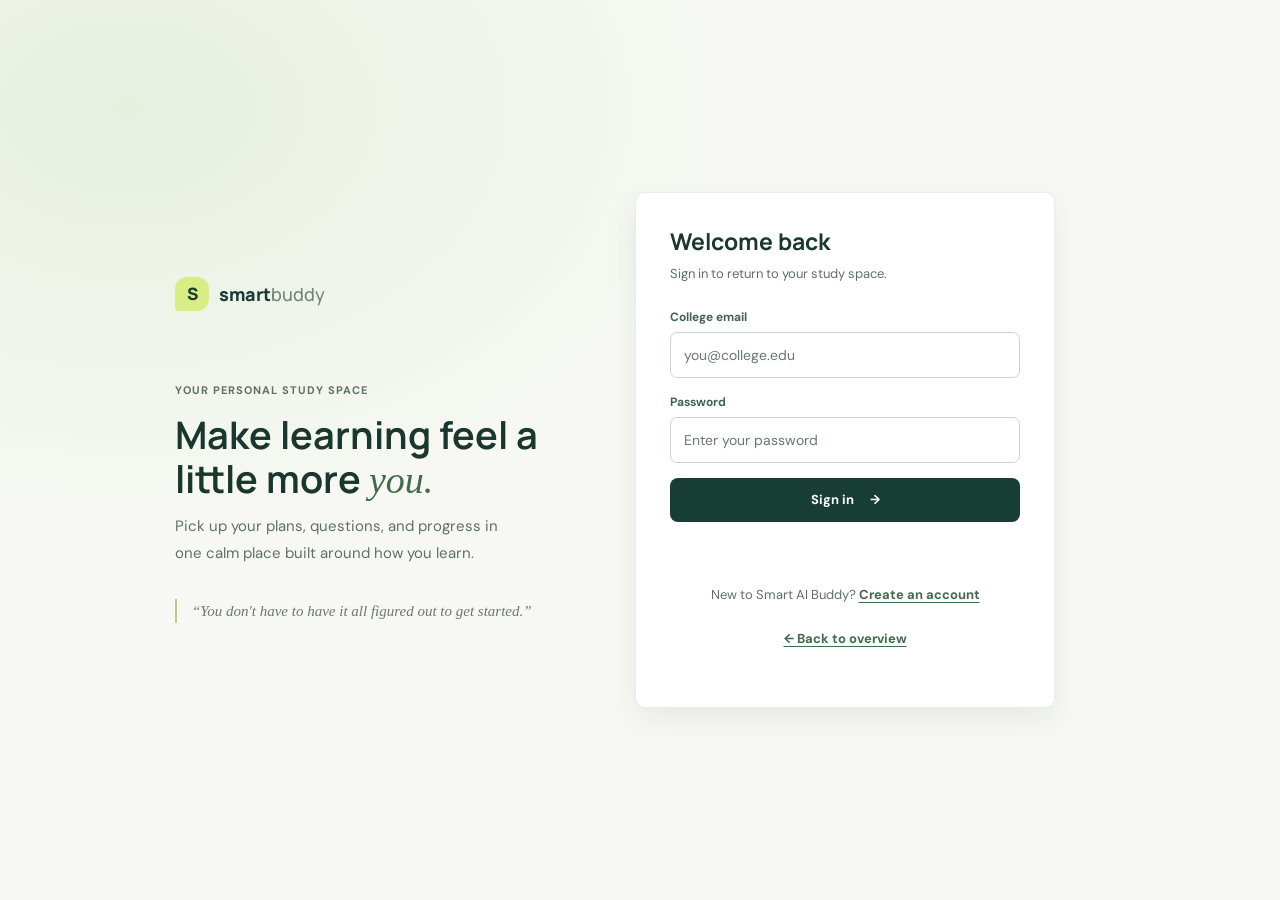
==== frontend/pages/login.html @ 27b69678 "Initial commit - Scora AI" ====
<!doctype html>
<html lang="en">
<head>
  <meta charset="utf-8">
  <meta name="viewport" content="width=device-width, initial-scale=1">
  <meta name="theme-color" content="#173d34">
  <title>Sign in | Smart AI Buddy</title>
  <link rel="stylesheet" href="../css/style.css">
  <script src="../js/app.js" defer></script>
</head>
<body class="auth-page">
  <main class="auth-layout">
    <section class="auth-aside"><a class="brand" href="../index.html"><span class="brand-mark" aria-hidden="true">S</span><span>smart<span class="brand-light">buddy</span></span></a><p class="eyebrow">YOUR PERSONAL STUDY SPACE</p><h1>Make learning feel a little more <em>you.</em></h1><p>Pick up your plans, questions, and progress in one calm place built around how you learn.</p><div class="auth-note">“You don't have to have it all figured out to get started.”</div></section>
    <section class="auth-card" aria-labelledby="login-title"><h2 id="login-title">Welcome back</h2><p>Sign in to return to your study space.</p><form class="form-stack" data-login-form><div class="form-field"><label for="email">College email</label><input id="email" name="email" type="email" autocomplete="email" placeholder="you@college.edu" required></div><div class="form-field"><label for="password">Password</label><input id="password" name="password" type="password" autocomplete="current-password" placeholder="Enter your password" required></div><button class="button button-dark" type="submit">Sign in <span aria-hidden="true">→</span></button><p class="form-message" data-form-message role="status" aria-live="polite"></p></form><p class="auth-switch">New to Smart AI Buddy? <a href="register.html">Create an account</a></p><p class="auth-switch"><a href="../index.html">← Back to overview</a></p></section>
  </main>
  <div class="toast" role="status" aria-live="polite" data-toast></div>
</body>
</html>
---- frontend/css/style.css ----
@import url('https://fonts.googleapis.com/css2?family=DM+Sans:wght@400;500;600;700&family=Manrope:wght@400;500;600;700;800&display=swap');

:root {
  color-scheme: light;
  --ink: #19372f;
  --ink-soft: #416057;
  --muted: #5f7066;
  --paper: #f7f8f3;
  --white: #fff;
  --line: #e1e7df;
  --green: #173d34;
  --green-light: #d8eee3;
  --lime: #d8ed83;
  --coral: #f3a17e;
  --peach: #f9e4d7;
  --lilac: #e9e2f2;
  --shadow: 0 12px 30px rgba(25, 55, 47, .07);
  --focus: #a94e2c;
  font-family: 'DM Sans', 'Aptos', sans-serif;
  font-synthesis: none;
  text-rendering: optimizeLegibility;
}

* { box-sizing: border-box; }
body { margin: 0; background: linear-gradient(135deg, #f8f9f5 0%, #f2f5ef 100%); color: var(--ink); font-size: 15px; line-height: 1.5; }
a { color: inherit; text-decoration: none; }
button, input, select, textarea { font: inherit; }
button, a { -webkit-tap-highlight-color: transparent; }
button:focus-visible, a:focus-visible, input:focus-visible, select:focus-visible, textarea:focus-visible { outline: 3px solid var(--focus); outline-offset: 3px; }
.app-shell { min-height: 100vh; }
.sidebar { background: var(--green); color: #f6f8ed; display: flex; flex-direction: column; height: 100vh; height: 100dvh; left: 0; overflow-y: auto; overscroll-behavior: contain; padding: 28px 18px 18px; position: fixed; top: 0; width: 250px; z-index: 20; }
.brand { align-items: center; display: flex; font: 800 18px/1 'Manrope', sans-serif; gap: 10px; letter-spacing: 0; margin: 0 0 46px 6px; }
.brand-mark { align-items: center; background: var(--lime); border-radius: 12px 12px 12px 4px; color: var(--green); display: inline-flex; font-size: 17px; height: 34px; justify-content: center; width: 34px; }
.brand-light { color: #b8c9b8; font-weight: 500; }
.nav-caption { color: #b4c7b9; font-size: 11px; font-weight: 700; letter-spacing: 1.1px; margin: 0 0 10px 9px; }
.nav-caption-lower { margin-top: 28px; }
.nav-list { display: grid; gap: 4px; }
.nav-link { align-items: center; border-radius: 8px; color: #d8e2da; display: flex; font-size: 13px; gap: 12px; min-height: 44px; padding: 0 10px; transition: background .18s ease, color .18s ease; }
.nav-link:hover { background: rgba(255,255,255,.08); color: var(--white); }
.nav-link.is-active { background: #31584b; box-shadow: inset 3px 0 0 var(--lime); color: var(--white); }
.nav-icon { color: #bdcbbf; font: 600 11px 'Manrope', sans-serif; text-align: center; width: 20px; }
.nav-link.is-active .nav-icon { color: var(--lime); }
.sidebar-bottom { align-items: center; border-top: 1px solid rgba(255,255,255,.14); color: #c2d0c3; display: flex; font-size: 11px; gap: 8px; margin-top: auto; padding: 17px 4px 0; }
.status-dot { background: #c7e68d; border-radius: 50%; height: 7px; width: 7px; }
.status-label { color: #a6bcaa; font-size: 10px; margin-left: auto; }
.main-area { margin-left: 250px; min-height: 100vh; }
.topbar { align-items: center; backdrop-filter: blur(14px); background: rgba(255,255,255,.88); border-bottom: 1px solid var(--line); display: flex; height: 66px; justify-content: space-between; padding: 0 4.5%; position: sticky; top: 0; z-index: 10; }
.breadcrumb { color: var(--muted); font-size: 12px; }
.breadcrumb span { color: #c1c9bf; margin: 0 8px; }
.topbar-actions { align-items: center; display: flex; gap: 18px; }
.today-label { color: var(--muted); font-size: 12px; }
.avatar { align-items: center; background: var(--peach); border-radius: 50%; color: #804f38; display: inline-flex; font: 700 12px 'Manrope', sans-serif; height: 33px; justify-content: center; width: 33px; }
.menu-toggle { background: none; border: 0; cursor: pointer; display: none; padding: 8px; }
.menu-toggle span { background: var(--ink); display: block; height: 2px; margin: 4px 0; width: 19px; }
.page-content { margin: 0 auto; max-width: 1320px; padding: 44px 4.5% 28px; }
.welcome-row { align-items: end; display: flex; gap: 24px; justify-content: space-between; margin-bottom: 34px; }
.eyebrow { color: #5d7164; font-size: 11px; font-weight: 700; letter-spacing: 1px; line-height: 1.4; margin: 0 0 11px; }
h1, h2, h3, p { margin-top: 0; }
h1, h2, h3 { font-family: 'Manrope', 'Aptos', sans-serif; letter-spacing: 0; }
h1 { font-size: 38px; font-weight: 650; line-height: 1.18; margin: 0 0 10px; max-width: 690px; }
h1 em { color: #426b4b; font-family: Georgia, serif; font-weight: 400; }
h2 { font-size: 19px; font-weight: 700; line-height: 1.3; margin-bottom: 0; }
h3 { font-size: 18px; font-weight: 700; margin-bottom: 7px; }
.intro-copy { color: var(--muted); font-size: 14px; line-height: 1.7; margin: 0; max-width: 620px; }
.button { align-items: center; border: 0; border-radius: 8px; cursor: pointer; display: inline-flex; font-size: 13px; font-weight: 700; gap: 16px; justify-content: center; min-height: 44px; padding: 0 18px; transition: transform .18s ease, background .18s ease, box-shadow .18s ease; white-space: nowrap; }
.button:hover { box-shadow: 0 5px 14px rgba(25,55,47,.12); transform: translateY(-1px); }
.button-dark { background: var(--green); color: var(--white); }
.button-dark:hover { background: #275346; }
.auth-card .button:disabled { cursor: wait; opacity: .7; transform: none; }
.button-light { background: var(--green-light); color: var(--green); }
.button-light:hover { background: #c9e5d4; }
.button-outline { background: rgba(255,255,255,.55); border: 1px solid #cbd6ca; color: var(--ink); }
.button-outline:hover { background: #fff; border-color: #809984; }
.button-small { min-height: 38px; padding: 0 13px; }
.overview-grid { display: grid; gap: 16px; grid-template-columns: 1.45fr 1fr; }
.panel { background: var(--white); border: 1px solid #e6ebe4; border-radius: 8px; box-shadow: var(--shadow); padding: 25px; }
.panel-top { align-items: flex-start; display: flex; justify-content: space-between; }
.sun-badge { align-items: center; background: var(--lime); border-radius: 50%; color: #56723e; display: inline-flex; font-size: 16px; height: 34px; justify-content: center; width: 34px; }
.muted { color: var(--muted); font-size: 13px; line-height: 1.7; }
.muted strong { color: var(--ink-soft); font-weight: 600; }
.focus-panel > .muted { margin: 12px 0 23px; max-width: 450px; }
.focus-progress { margin-bottom: 16px; }
.progress-meta { color: var(--muted); display: flex; font-size: 11px; justify-content: space-between; margin-bottom: 8px; }
.progress-meta strong { color: var(--ink-soft); font-weight: 600; }
.progress-track { background: #e8eee5; border-radius: 10px; height: 8px; overflow: hidden; }
.progress-track span { background: #8aaa68; border-radius: inherit; display: block; height: 100%; }
.text-link { color: #426b4b; display: inline-flex; font-size: 12px; font-weight: 700; gap: 8px; }
.text-link:hover { color: var(--green); }
.time-panel { background: #eff4e8; border-color: #e9eee0; }
.stat-number { color: var(--green); font: 700 36px/1 'Manrope', sans-serif; margin: 19px 0 9px; }
.stat-number span { font-size: 15px; font-weight: 500; margin-right: 5px; }
.time-panel .muted { margin-bottom: 14px; }
.mini-bars { align-items: end; display: flex; gap: 10px; height: 45px; }
.mini-bars span { background: #c6d8b4; border-radius: 4px 4px 1px 1px; flex: 1; min-height: 5px; }
.mini-bars span.bar-today { background: #608566; }
.bar-labels { color: #5f7066; display: flex; font-size: 10px; justify-content: space-between; margin-top: 7px; }
.section-block { margin-top: 37px; }
.section-heading { align-items: end; display: flex; justify-content: space-between; margin-bottom: 16px; }
.section-heading .eyebrow { margin-bottom: 6px; }
.section-heading h2 { font-size: 18px; }
.learning-grid { display: grid; gap: 14px; grid-template-columns: repeat(3, minmax(0, 1fr)); }
.learning-card { border: 1px solid transparent; border-radius: 8px; min-height: 196px; overflow: hidden; padding: 21px; position: relative; transition: transform .18s ease, box-shadow .18s ease; }
.learning-card:hover { box-shadow: var(--shadow); transform: translateY(-3px); }
.card-mint { background: #e1f0e6; border-color: #d9eadd; border-top: 3px solid #83a98a; }
.card-peach { background: #fae8dc; border-color: #f5e0d2; border-top: 3px solid #d38c68; }
.card-lilac { background: #ebe7f1; border-color: #e4deed; border-top: 3px solid #9584b0; }
.card-index { color: #53685a; font-size: 10px; font-weight: 700; letter-spacing: .8px; }
.card-symbol { align-items: center; background: rgba(255,255,255,.56); border-radius: 50%; color: #4f765b; display: flex; font: 600 18px Georgia, serif; height: 34px; justify-content: center; position: absolute; right: 18px; top: 15px; width: 34px; }
.card-peach .card-symbol { color: #aa704c; }
.card-lilac .card-symbol { color: #756593; }
.learning-card h3 { margin: 31px 0 7px; }
.learning-card p { color: #52685d; font-size: 13px; line-height: 1.6; margin: 0; max-width: 250px; }
.card-arrow { bottom: 17px; color: #66816b; font-size: 16px; position: absolute; right: 18px; }
.lower-grid { display: grid; gap: 15px; grid-template-columns: 1.55fr 1fr; }
.lower-grid.section-block { margin-top: 24px; }
.next-panel { padding: 20px 22px; }
.compact { margin-bottom: 9px; }
.compact h2 { font-size: 16px; }
.schedule-row { align-items: center; border-top: 1px solid #eff1ec; display: flex; gap: 12px; min-height: 62px; }
.schedule-time { color: var(--ink-soft); font: 600 12px 'Manrope', sans-serif; min-width: 56px; }
.schedule-time span { color: #5f7066; display: block; font: 10px 'DM Sans', sans-serif; margin-top: 2px; }
.schedule-marker { border-radius: 50%; height: 8px; width: 8px; }
.marker-green { background: #86a96c; }
.marker-orange { background: #e1a07c; }
.schedule-info { display: grid; flex: 1; gap: 4px; }
.schedule-info strong { font-size: 11px; font-weight: 600; }
.schedule-info span { color: var(--muted); font-size: 11px; }
.schedule-tag { background: #eff3e9; border-radius: 20px; color: #698064; font-size: 9px; padding: 5px 8px; }
.session-completion-actions { align-items: center; display: flex; flex-wrap: wrap; gap: 8px; }
.session-actual-time-form { align-items: center; display: flex; flex-wrap: wrap; gap: 7px; }
.session-actual-time-form input { background: #fff; border: 1px solid #cbd6ca; border-radius: 7px; color: var(--ink); min-height: 38px; padding: 7px 9px; width: 112px; }
.session-completion-actions button:disabled { cursor: wait; opacity: .65; }
.quote-panel { background: var(--green); border-radius: 9px; color: #f4f4e9; padding: 22px; }
.quote-panel .eyebrow { color: #b2c1b0; }
.quote-panel blockquote { font: 400 20px/1.5 Georgia, serif; margin: 17px 0 14px; max-width: 290px; }
.quote-rule { background: var(--lime); display: block; height: 2px; margin-bottom: 11px; width: 30px; }
.quote-credit { color: #d0ddd2; font-size: 12px; margin-bottom: 17px; }
.quote-panel .text-link { color: var(--lime); }
.page-footer { align-items: center; border-top: 1px solid var(--line); color: #5f7066; display: flex; font-size: 10px; justify-content: space-between; letter-spacing: .3px; margin-top: 36px; padding-top: 16px; }
.page-title-row { align-items: end; display: flex; gap: 20px; justify-content: space-between; margin-bottom: 28px; }
.page-title-row h1 { font-size: 34px; }
.page-title-row .intro-copy { max-width: 620px; }
.content-grid { display: grid; gap: 16px; grid-template-columns: repeat(2, minmax(0, 1fr)); }
.content-grid.three { grid-template-columns: repeat(3, minmax(0, 1fr)); }
.content-grid .panel h2 { margin-bottom: 12px; }
.content-grid .panel p:last-child { margin-bottom: 0; }
.list-rows { display: grid; }
.list-row { align-items: center; border-top: 1px solid var(--line); display: flex; gap: 13px; padding: 14px 0; }
.list-row:first-child { border-top: 0; padding-top: 2px; }
.list-row:last-child { padding-bottom: 2px; }
.list-icon { align-items: center; background: #eef3e7; border-radius: 8px; color: #5f7d5c; display: flex; flex: 0 0 36px; font: 600 13px Georgia, serif; height: 36px; justify-content: center; }
.list-copy { display: grid; flex: 1; gap: 4px; }
.list-copy strong { font-size: 13px; font-weight: 600; }
.list-copy span { color: var(--muted); font-size: 11px; }
.pill { background: #edf2e7; border-radius: 20px; color: #4f6855; display: inline-block; font-size: 10px; font-weight: 600; padding: 6px 10px; white-space: nowrap; }
.form-stack { display: grid; gap: 15px; }
.form-field { display: grid; gap: 6px; }
.form-field label { color: var(--ink-soft); font-size: 12px; font-weight: 700; }
.form-field input, .form-field select, .form-field textarea { background: #fff; border: 1px solid #cbd6ca; border-radius: 7px; color: var(--ink); font-size: 14px; min-height: 46px; padding: 11px 13px; transition: border-color .16s ease, box-shadow .16s ease; width: 100%; }
.form-field input:hover, .form-field select:hover, .form-field textarea:hover, .chat-compose input:hover { border-color: #8da391; }
.form-field input:focus, .form-field select:focus, .form-field textarea:focus, .chat-compose input:focus { border-color: #63836b; box-shadow: 0 0 0 3px rgba(99,131,107,.15); outline: 0; }
.form-field textarea { min-height: 110px; resize: vertical; }
.form-field input::placeholder, .form-field textarea::placeholder { color: #68796e; opacity: 1; }
.form-note { color: var(--muted); font-size: 11px; line-height: 1.6; margin: 0; }
.quiz-score-status { margin-top: 9px; }
.quiz-option-group { border: 0; display: grid; gap: 9px; margin: 0; padding: 0; }
.quiz-option-group legend { color: var(--ink-soft); font-size: 12px; font-weight: 700; margin-bottom: 2px; }
.quiz-options { display: grid; gap: 8px; }
.quiz-option { align-items: flex-start; background: #fbfcf8; border: 1px solid var(--line); border-radius: 8px; color: var(--ink-soft); cursor: pointer; display: grid; gap: 10px; grid-template-columns: 18px 22px 1fr; line-height: 1.5; padding: 12px; }
.quiz-option:has(input:checked) { background: #edf4e9; border-color: #99b486; }
.quiz-option:has(input:disabled) { cursor: default; }
.quiz-option input { accent-color: var(--green); margin: 3px 0 0; }
.quiz-option-label { color: #426b4b; font-size: 12px; font-weight: 700; }
.performance-dual { align-items: center; display: flex; flex-wrap: wrap; font-size: 32px; gap: 8px; }
.table-scroll { overflow-x: auto; }
.data-table { border-collapse: collapse; font-size: 12px; min-width: 480px; text-align: left; width: 100%; }
.data-table th, .data-table td { border-bottom: 1px solid var(--line); padding: 12px 10px; }
.data-table th { color: var(--muted); font-size: 10px; letter-spacing: .5px; text-transform: uppercase; }
.data-table td { color: var(--ink-soft); }
.data-table td:last-child, .data-table th:last-child { text-align: right; }
.data-table tbody tr:last-child td { border-bottom: 0; }
.quick-access-grid { display: grid; gap: 12px; grid-template-columns: repeat(auto-fit, minmax(210px, 1fr)); }
.quick-access-card { align-items: center; background: var(--white); border: 1px solid #e6ebe4; border-radius: 8px; box-shadow: var(--shadow); display: flex; gap: 12px; min-height: 76px; padding: 14px; transition: border-color .18s ease, transform .18s ease; }
.quick-access-card:hover { border-color: #99b486; transform: translateY(-1px); }
.quick-access-icon { align-items: center; background: #edf4e9; border-radius: 9px; color: #426b4b; display: inline-flex; flex: 0 0 38px; font-size: 12px; font-weight: 700; height: 38px; justify-content: center; }
.quick-access-card > span:nth-child(2) { display: grid; flex: 1; gap: 3px; }
.quick-access-card strong { font-size: 12px; }
.quick-access-card small { color: var(--muted); font-size: 10px; line-height: 1.4; }
.quick-access-card > span:last-child { color: #426b4b; font-weight: 700; }
.quiz-result { background: #edf5eb; border: 1px solid #b7d1b4; border-left: 5px solid #275b43; border-radius: 9px; display: grid; gap: 7px; margin: 18px 0 14px; padding: 18px 20px; }
.quiz-result[hidden] { display: none; }
.quiz-result .eyebrow { color: #315d43; margin: 0; }
.quiz-result-score { color: #174b36; font: 800 48px/1.1 'Manrope', sans-serif; letter-spacing: -.03em; margin: 0; }
.quiz-result-detail { color: #294f3d; font-size: 14px; font-weight: 700; line-height: 1.5; margin: 0; }
.sr-only { clip: rect(0, 0, 0, 0); clip-path: inset(50%); height: 1px; overflow: hidden; position: absolute; white-space: nowrap; width: 1px; }
.auth-page { align-items: center; background: radial-gradient(ellipse at 10% 12%, #e6f0df 0, transparent 37%), var(--paper); display: grid; min-height: 100vh; padding: 28px; }
.auth-layout { display: grid; gap: 70px; grid-template-columns: minmax(260px, 390px) minmax(320px, 420px); margin: 0 auto; max-width: 930px; width: 100%; }
.auth-aside { align-self: center; }
.auth-aside .brand { color: var(--green); margin: 0 0 70px; }
.auth-aside .brand-light { color: #728378; }
.auth-aside h1 { font-size: 38px; }
.auth-aside p { color: var(--muted); line-height: 1.8; max-width: 350px; }
.auth-note { border-left: 2px solid #b5d080; color: #6b796e; font: italic 15px/1.6 Georgia, serif; margin-top: 32px; padding-left: 15px; }
.auth-card { background: var(--white); border: 1px solid #e9ede6; border-radius: 10px; box-shadow: var(--shadow); padding: 34px; }
.auth-card h2 { font-size: 23px; margin-bottom: 7px; }
.auth-card > p { color: var(--muted); font-size: 13px; line-height: 1.6; margin-bottom: 23px; }
.auth-switch { color: var(--muted); font-size: 12px; margin: 18px 0 0; text-align: center; }
.auth-switch a { color: #426b4b; font-weight: 700; text-decoration: underline; text-underline-offset: 3px; }
.form-message { color: #426b4b; font-size: 12px; min-height: 18px; }
.form-message.is-error { color: #a23d32; }
.chat-window { background: #fbfcf8; border: 1px solid var(--line); border-radius: 8px; display: flex; flex-direction: column; min-height: 440px; padding: 20px; }
.chat-log { display: grid; gap: 14px; margin-bottom: auto; }
.message { border-radius: 8px; font-size: 13px; line-height: 1.7; max-width: 82%; padding: 13px 15px; }
.message-buddy { background: #e7f0e5; justify-self: start; }
.message-student { background: #f8e9de; justify-self: end; }
.message-author { color: #52685a; display: block; font-size: 10px; font-weight: 700; margin-bottom: 5px; }
.chat-history-controls { align-items: center; display: flex; flex-wrap: wrap; gap: 10px; margin-bottom: 14px; }
.chat-history-controls label { color: var(--ink-soft); font-size: 12px; font-weight: 700; }
.chat-history-controls select { background: white; border: 1px solid #cbd6ca; border-radius: 7px; color: var(--ink); flex: 1; min-height: 40px; min-width: 180px; padding: 8px 10px; }
.message-state { color: #68796e; display: block; font-size: 11px; margin-top: 6px; }
.chat-retry { background: transparent; border: 0; color: #8a372e; cursor: pointer; font-size: 11px; font-weight: 700; margin-top: 8px; padding: 0; text-decoration: underline; }
.chat-retry:focus-visible, .chat-history-controls select:focus-visible { outline: 2px solid #63836b; outline-offset: 2px; }
.chat-compose { border-top: 1px solid var(--line); display: flex; gap: 9px; margin-top: 20px; padding-top: 15px; }
.chat-compose input { background: white; border: 1px solid #cbd6ca; border-radius: 7px; flex: 1; min-height: 44px; min-width: 0; padding: 10px 12px; }
.choice-list { display: grid; gap: 9px; margin-top: 15px; }
.choice-button { background: white; border: 1px solid #e2e8df; border-radius: 7px; color: var(--ink-soft); cursor: pointer; padding: 12px; text-align: left; }
.choice-button:hover, .choice-button.is-selected { background: #edf4e9; border-color: #99b486; }
.socratic-toolbar { align-items: center; display: flex; flex-wrap: wrap; justify-content: space-between; margin-bottom: 12px; }
.socratic-toolbar .form-note { margin: 0; }
.socratic-compose { align-items: stretch; flex-direction: column; }
.socratic-compose textarea { background: white; border: 1px solid #cbd6ca; border-radius: 7px; color: var(--ink); font: inherit; line-height: 1.5; min-height: 76px; padding: 10px 12px; resize: vertical; width: 100%; }
.socratic-compose textarea:focus { border-color: #63836b; box-shadow: 0 0 0 3px rgba(99,131,107,.15); outline: 0; }
.socratic-actions { align-items: center; display: flex; flex-wrap: wrap; gap: 9px; justify-content: flex-end; }
.socratic-actions button:disabled { cursor: wait; opacity: .65; }
.toast { background: var(--green); border-radius: 8px; bottom: 20px; color: white; font-size: 13px; max-width: min(420px, calc(100vw - 32px)); opacity: 0; padding: 13px 17px; pointer-events: none; position: fixed; right: 22px; transform: translateY(8px); transition: opacity .2s ease, transform .2s ease; z-index: 50; }
.toast.is-visible { opacity: 1; transform: translateY(0); }
.mobile-scrim { display: none; }

@media (max-width: 1050px) {
  .sidebar { width: 226px; }
  .main-area { margin-left: 226px; }
  .page-content { padding-left: 3.5%; padding-right: 3.5%; }
  .learning-card { padding: 16px; }
  .lower-grid { grid-template-columns: 1fr; }
  .content-grid.three { grid-template-columns: repeat(2, minmax(0, 1fr)); }
}

@media (max-width: 760px) {
  .sidebar { box-shadow: 15px 0 35px rgba(12,36,29,.16); transform: translateX(-105%); transition: transform .22s ease; width: min(280px, 84vw); }
  .sidebar.is-open { transform: translateX(0); }
  .mobile-scrim.is-visible { background: rgba(17,39,32,.36); display: block; inset: 0; position: fixed; z-index: 15; }
  .main-area { margin-left: 0; }
  body.nav-open { overflow: hidden; }
  .topbar { height: 60px; justify-content: flex-start; padding: 0 16px; }
  .menu-toggle { display: block; margin-right: 8px; }
  .topbar-actions { margin-left: auto; }
  .today-label { display: none; }
  .page-content { padding: 28px 18px 20px; }
  .welcome-row, .page-title-row { align-items: flex-start; flex-direction: column; gap: 17px; }
  .welcome-row { margin-bottom: 26px; }
  h1 { font-size: 31px; }
  .page-title-row h1 { font-size: 30px; }
  .overview-grid, .content-grid, .content-grid.three { grid-template-columns: 1fr; }
  .learning-grid { grid-template-columns: 1fr; }
  .learning-card { min-height: 166px; }
  .section-block { margin-top: 29px; }
  .section-heading { align-items: flex-start; gap: 12px; }
  .section-heading > .text-link { margin-top: 17px; white-space: nowrap; }
  .quote-panel blockquote { max-width: 420px; }
  .auth-page { padding: 24px 16px; }
  .auth-layout { gap: 20px; grid-template-columns: 1fr; max-width: 430px; }
  .auth-aside .brand { margin-bottom: 26px; }
  .auth-aside h1 { font-size: 30px; }
  .auth-aside p, .auth-note { display: none; }
  .auth-card { padding: 25px 21px; }
  .chat-window { min-height: 410px; padding: 13px; }
  .message { max-width: 94%; }
  .schedule-row { gap: 9px; }
  .schedule-tag { display: none; }
  .page-footer { align-items: flex-start; flex-direction: column; gap: 7px; }
  .button-small { min-height: 42px; }
  .toast { bottom: 14px; left: 14px; right: 14px; }
}

@media (max-width: 430px) {
  .page-content { padding-left: 14px; padding-right: 14px; }
  .panel { padding: 19px; }
  .quiz-result { padding: 16px; }
  .quiz-result-score { font-size: 40px; }
  .section-heading { flex-wrap: wrap; }
  .list-row { align-items: flex-start; flex-wrap: wrap; }
  .list-copy { min-width: calc(100% - 54px); }
  .list-row .pill,   .list-row .button-small,
  .list-row .session-completion-actions { margin-left: 49px; }

  .session-completion-actions { width: calc(100% - 49px); }
  .chat-compose { align-items: stretch; flex-direction: column; }
  .chat-compose .button { width: 100%; }
}

@media (prefers-reduced-motion: reduce) {
  *, *::before, *::after { scroll-behavior: auto !important; transition-duration: .01ms !important; animation-duration: .01ms !important; }
}
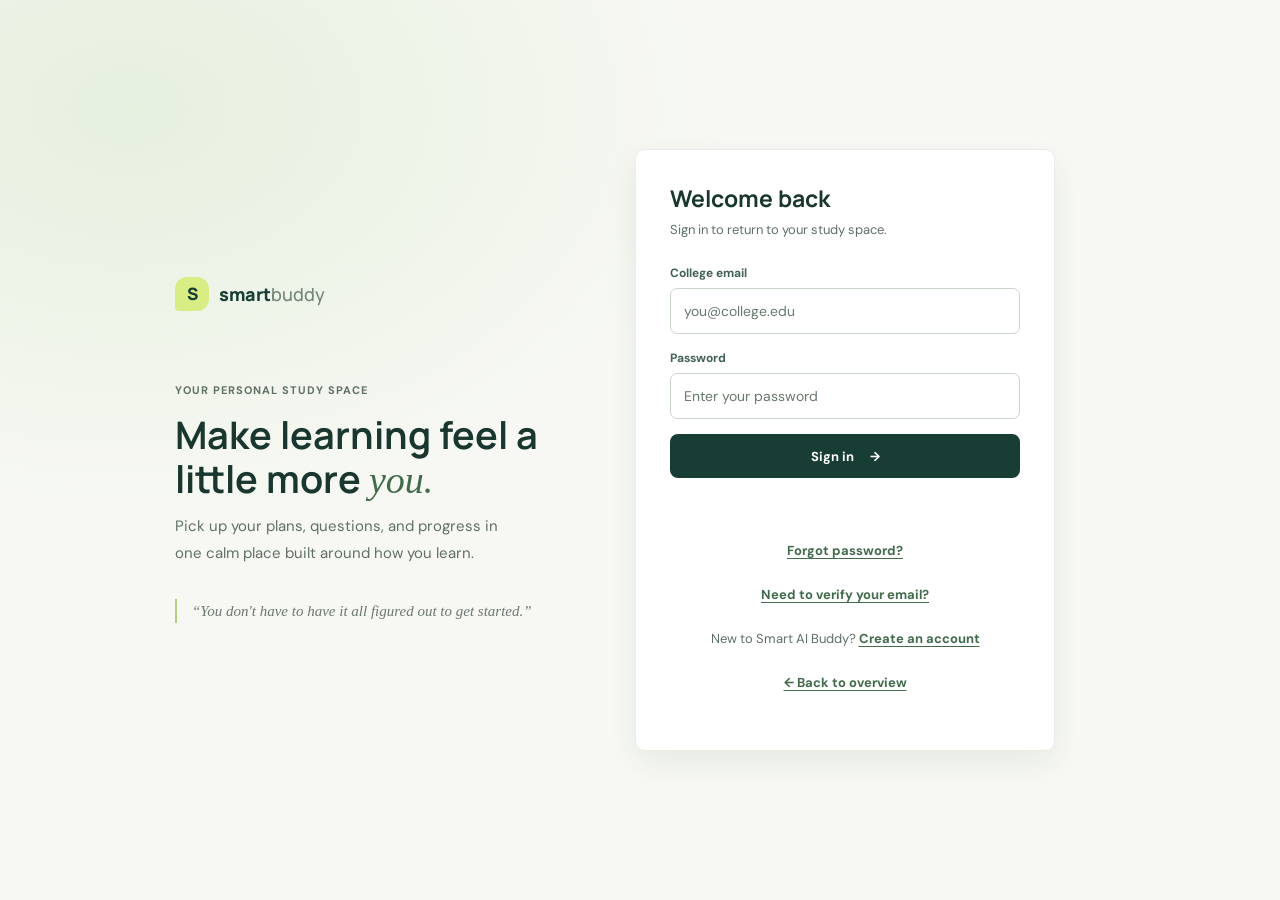
==== commit 96537eb6: "Complete Smart AI Buddy project" ====
--- a/frontend/pages/login.html
+++ b/frontend/pages/login.html
@@ -11,7 +11,7 @@
 <body class="auth-page">
   <main class="auth-layout">
     <section class="auth-aside"><a class="brand" href="../index.html"><span class="brand-mark" aria-hidden="true">S</span><span>smart<span class="brand-light">buddy</span></span></a><p class="eyebrow">YOUR PERSONAL STUDY SPACE</p><h1>Make learning feel a little more <em>you.</em></h1><p>Pick up your plans, questions, and progress in one calm place built around how you learn.</p><div class="auth-note">“You don't have to have it all figured out to get started.”</div></section>
-    <section class="auth-card" aria-labelledby="login-title"><h2 id="login-title">Welcome back</h2><p>Sign in to return to your study space.</p><form class="form-stack" data-login-form><div class="form-field"><label for="email">College email</label><input id="email" name="email" type="email" autocomplete="email" placeholder="you@college.edu" required></div><div class="form-field"><label for="password">Password</label><input id="password" name="password" type="password" autocomplete="current-password" placeholder="Enter your password" required></div><button class="button button-dark" type="submit">Sign in <span aria-hidden="true">→</span></button><p class="form-message" data-form-message role="status" aria-live="polite"></p></form><p class="auth-switch">New to Smart AI Buddy? <a href="register.html">Create an account</a></p><p class="auth-switch"><a href="../index.html">← Back to overview</a></p></section>
+    <section class="auth-card" aria-labelledby="login-title"><h2 id="login-title">Welcome back</h2><p>Sign in to return to your study space.</p><form class="form-stack" data-login-form><div class="form-field"><label for="email">College email</label><input id="email" name="email" type="email" autocomplete="email" placeholder="you@college.edu" required></div><div class="form-field"><label for="password">Password</label><input id="password" name="password" type="password" autocomplete="current-password" placeholder="Enter your password" required></div><button class="button button-dark" type="submit">Sign in <span aria-hidden="true">→</span></button><p class="form-message" data-form-message role="status" aria-live="polite"></p></form><p class="auth-switch"><a href="forgot-password.html">Forgot password?</a></p><p class="auth-switch"><a href="verify-email.html">Need to verify your email?</a></p><p class="auth-switch">New to Smart AI Buddy? <a href="register.html">Create an account</a></p><p class="auth-switch"><a href="../index.html">← Back to overview</a></p></section>
   </main>
   <div class="toast" role="status" aria-live="polite" data-toast></div>
 </body>
